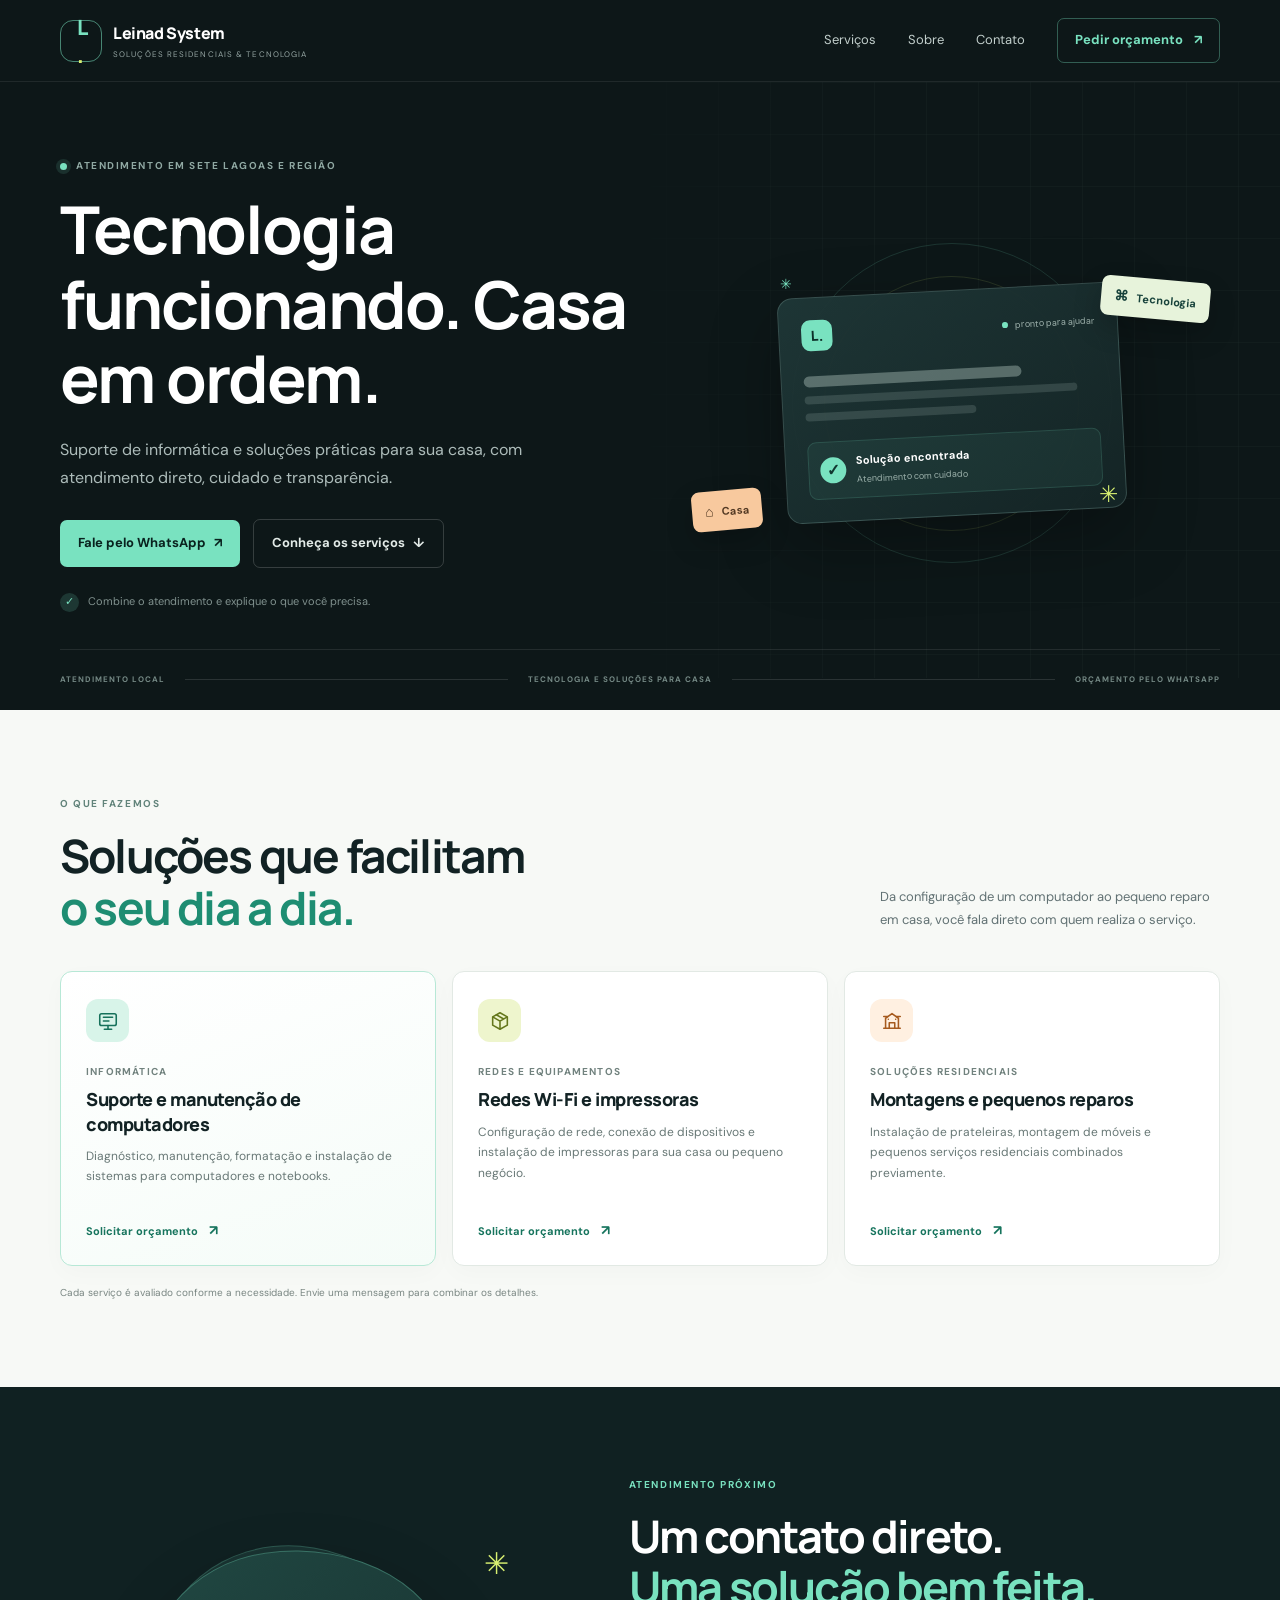
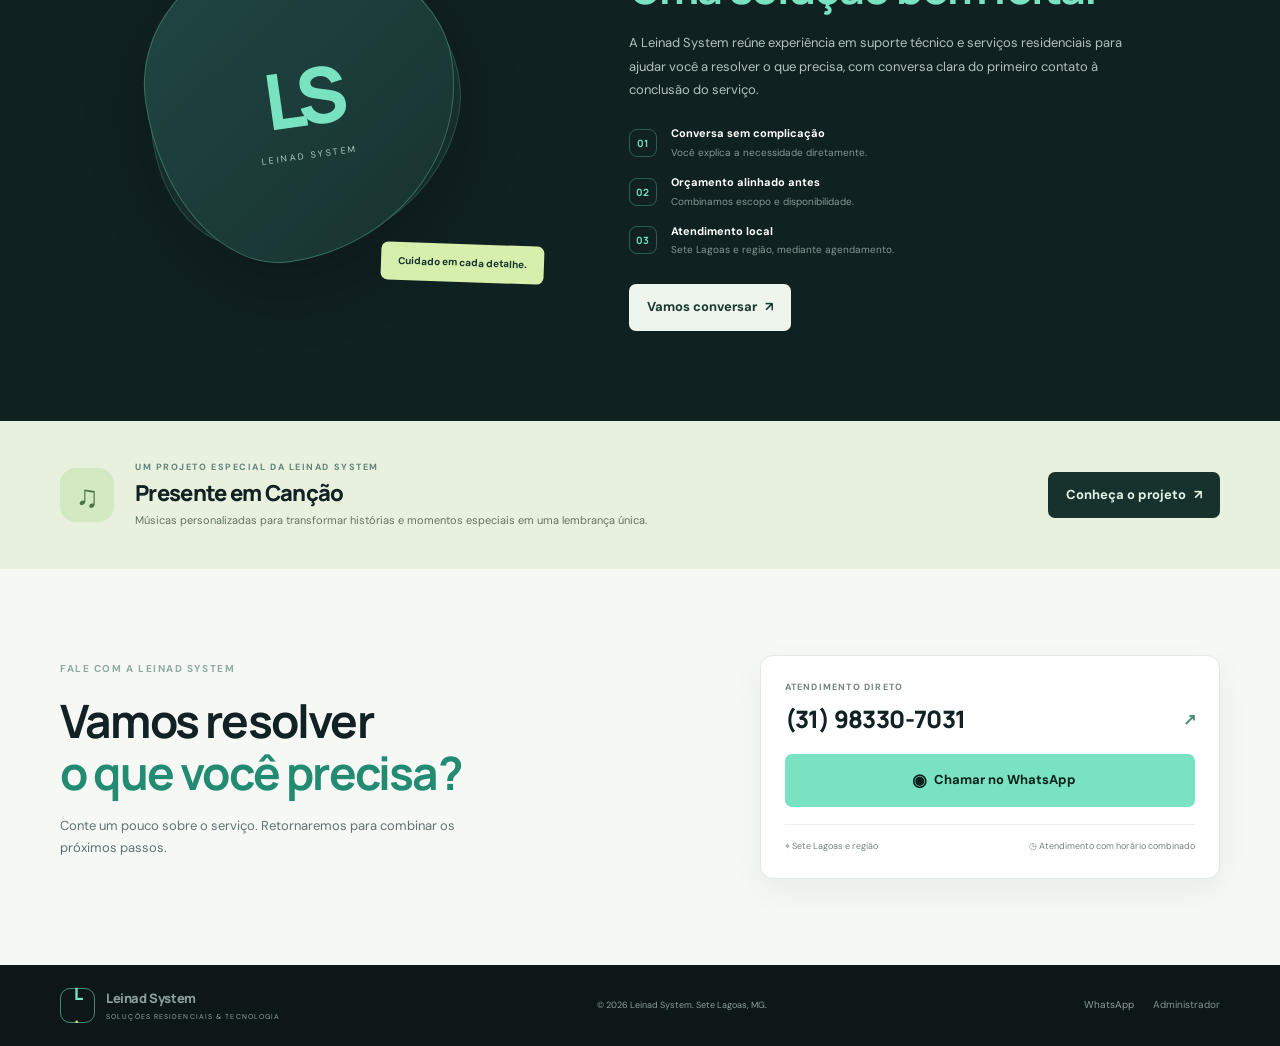
==== index.html @ 729a5487 "Publicar site institucional da Leinad System Adiciona página responsiva, conteúdo editável e painel " ====
<!doctype html>
<html lang="pt-BR">
<head>
  <meta charset="utf-8">
  <meta name="viewport" content="width=device-width, initial-scale=1">
  <meta name="theme-color" content="#0d1718">
  <meta name="description" content="Soluções residenciais e tecnológicas em Sete Lagoas e região. Suporte de informática, redes, impressoras e pequenos reparos.">
  <meta property="og:type" content="website">
  <meta property="og:title" content="Leinad System | Soluções residenciais e tecnológicas">
  <meta property="og:description" content="Tecnologia funcionando. Casa em ordem. Atendimento em Sete Lagoas e região.">
  <title>Leinad System | Soluções residenciais e tecnológicas</title>
  <link rel="preconnect" href="https://fonts.googleapis.com">
  <link rel="preconnect" href="https://fonts.gstatic.com" crossorigin>
  <link href="https://fonts.googleapis.com/css2?family=DM+Sans:wght@400;500;600;700&family=Manrope:wght@400;500;600;700;800&display=swap" rel="stylesheet">
  <link rel="stylesheet" href="styles.css">
  <script type="application/ld+json" id="business-schema">{"@context":"https://schema.org","@type":"LocalBusiness","name":"Leinad System","description":"Soluções residenciais e tecnológicas em Sete Lagoas e região.","telephone":"+55-31-98330-7031","areaServed":"Sete Lagoas e região","url":""}</script>
  <script src="script.js" defer></script>
</head>
<body>
  <a class="skip-link" href="#conteudo">Pular para o conteúdo</a>
  <header class="site-header">
    <div class="container header-inner">
      <a class="brand" href="#inicio" aria-label="Leinad System, início">
        <span class="brand-mark" aria-hidden="true">L<span>.</span></span>
        <span class="brand-copy"><strong data-content="brand">Leinad System</strong><small>SOLUÇÕES RESIDENCIAIS &amp; TECNOLOGIA</small></span>
      </a>
      <button class="menu-toggle" type="button" aria-expanded="false" aria-controls="main-nav" aria-label="Abrir menu"><span></span><span></span></button>
      <nav class="main-nav" id="main-nav" aria-label="Navegação principal">
        <a href="#servicos">Serviços</a>
        <a href="#sobre">Sobre</a>
        <a href="#contato">Contato</a>
        <a class="nav-cta" href="https://wa.me/5531983307031" data-link="whatsapp" target="_blank" rel="noopener">Pedir orçamento <span aria-hidden="true">↗</span></a>
      </nav>
    </div>
  </header>

  <main id="conteudo">
    <section class="hero" id="inicio">
      <div class="hero-grid" aria-hidden="true"></div>
      <div class="container hero-inner">
        <div class="hero-copy">
          <p class="eyebrow"><span class="status-dot"></span><span data-content="eyebrow">Atendimento em Sete Lagoas e região</span></p>
          <h1 data-content="heroTitle">Tecnologia funcionando.<br><em>Casa em ordem.</em></h1>
          <p class="hero-description" data-content="heroDescription">Suporte de informática e soluções práticas para sua casa, com atendimento direto, cuidado e transparência.</p>
          <div class="hero-actions">
            <a class="button button-primary" href="https://wa.me/5531983307031" data-link="whatsapp" target="_blank" rel="noopener">Fale pelo WhatsApp <span aria-hidden="true">↗</span></a>
            <a class="button button-quiet" href="#servicos">Conheça os serviços <span aria-hidden="true">↓</span></a>
          </div>
          <div class="hero-note"><span class="note-icon" aria-hidden="true">✓</span><span data-content="heroNote">Combine o atendimento e explique o que você precisa.</span></div>
        </div>
        <div class="hero-visual" aria-label="Ilustração abstrata de tecnologia e ferramentas">
          <div class="visual-orbit orbit-one"></div><div class="visual-orbit orbit-two"></div>
          <div class="visual-card card-main"><div class="card-top"><span class="mini-brand">L.</span><span class="online"><i></i> pronto para ajudar</span></div><div class="visual-lines"><b></b><b></b><b></b></div><div class="visual-status"><span class="status-check">✓</span><span><strong>Solução encontrada</strong><small>Atendimento com cuidado</small></span></div></div>
          <div class="float-tag tag-tech"><span aria-hidden="true">⌘</span> Tecnologia</div>
          <div class="float-tag tag-home"><span aria-hidden="true">⌂</span> Casa</div>
          <div class="spark spark-a">✳</div><div class="spark spark-b">✳</div>
        </div>
      </div>
      <div class="container trust-row"><span>ATENDIMENTO LOCAL</span><span class="trust-line"></span><span>TECNOLOGIA E SOLUÇÕES PARA CASA</span><span class="trust-line"></span><span>ORÇAMENTO PELO WHATSAPP</span></div>
    </section>

    <section class="services section" id="servicos">
      <div class="container">
        <div class="section-heading">
          <div><p class="eyebrow eyebrow-dark">O que fazemos</p><h2>Soluções que facilitam<br><em>o seu dia a dia.</em></h2></div>
          <p class="section-intro" data-content="servicesIntro">Da configuração de um computador ao pequeno reparo em casa, você fala direto com quem realiza o serviço.</p>
        </div>
        <div class="service-grid">
          <article class="service-card service-card-featured">
            <div class="service-icon icon-teal" aria-hidden="true"><svg viewBox="0 0 24 24"><rect x="3" y="4" width="18" height="13" rx="2"/><path d="M8 21h8M12 17v4M7 8h10M7 12h6"/></svg></div>
            <p class="service-kicker" data-content="service1Category">Informática</p><h3 data-content="service1Title">Suporte e manutenção de computadores</h3><p data-content="service1Description">Diagnóstico, manutenção, formatação e instalação de sistemas para computadores e notebooks.</p>
            <a class="text-link" href="https://wa.me/5531983307031?text=Ol%C3%A1%2C%20quero%20um%20or%C3%A7amento%20para%20suporte%20de%20inform%C3%A1tica." data-link="service1Whatsapp" target="_blank" rel="noopener">Solicitar orçamento <span>↗</span></a>
          </article>
          <article class="service-card">
            <div class="service-icon icon-lime" aria-hidden="true"><svg viewBox="0 0 24 24"><path d="M4 7.5 12 3l8 4.5v9L12 21l-8-4.5z"/><path d="m4.5 7.8 7.5 4.3 7.5-4.3M12 12v8.5M8 5.2l8 4.6"/></svg></div>
            <p class="service-kicker" data-content="service2Category">Redes e equipamentos</p><h3 data-content="service2Title">Redes Wi-Fi e impressoras</h3><p data-content="service2Description">Configuração de rede, conexão de dispositivos e instalação de impressoras para sua casa ou pequeno negócio.</p>
            <a class="text-link" href="https://wa.me/5531983307031?text=Ol%C3%A1%2C%20preciso%20de%20ajuda%20com%20rede%20ou%20impressora." data-link="service2Whatsapp" target="_blank" rel="noopener">Solicitar orçamento <span>↗</span></a>
          </article>
          <article class="service-card">
            <div class="service-icon icon-orange" aria-hidden="true"><svg viewBox="0 0 24 24"><path d="M3 20h18M5 20V9l7-5 7 5v11M9 20v-6h6v6M8 10h.01M16 10h.01"/><path d="M3 7h4M17 7h4"/></svg></div>
            <p class="service-kicker" data-content="service3Category">Soluções residenciais</p><h3 data-content="service3Title">Montagens e pequenos reparos</h3><p data-content="service3Description">Instalação de prateleiras, montagem de móveis e pequenos serviços residenciais combinados previamente.</p>
            <a class="text-link" href="https://wa.me/5531983307031?text=Ol%C3%A1%2C%20quero%20consultar%20um%20servi%C3%A7o%20residencial." data-link="service3Whatsapp" target="_blank" rel="noopener">Solicitar orçamento <span>↗</span></a>
          </article>
        </div>
        <p class="service-footnote">Cada serviço é avaliado conforme a necessidade. Envie uma mensagem para combinar os detalhes.</p>
      </div>
    </section>

    <section class="about section" id="sobre">
      <div class="container about-grid">
        <div class="about-art" aria-hidden="true"><div class="about-shape shape-back"></div><div class="about-shape shape-front"><span>LS</span><small>LEINAD SYSTEM</small></div><span class="about-spark">✳</span><div class="about-caption">Cuidado em cada detalhe.</div></div>
        <div class="about-copy"><p class="eyebrow">Atendimento próximo</p><h2>Um contato direto.<br><em>Uma solução bem feita.</em></h2><p data-content="aboutText">A Leinad System reúne experiência em suporte técnico e serviços residenciais para ajudar você a resolver o que precisa, com conversa clara do primeiro contato à conclusão do serviço.</p><div class="about-points"><div><span>01</span><p><strong>Conversa sem complicação</strong><small>Você explica a necessidade diretamente.</small></p></div><div><span>02</span><p><strong>Orçamento alinhado antes</strong><small>Combinamos escopo e disponibilidade.</small></p></div><div><span>03</span><p><strong>Atendimento local</strong><small>Sete Lagoas e região, mediante agendamento.</small></p></div></div><a class="button button-light" href="https://wa.me/5531983307031" data-link="whatsapp" target="_blank" rel="noopener">Vamos conversar <span>↗</span></a></div>
      </div>
    </section>

    <section class="music-callout section" id="presente-em-cancao">
      <div class="container music-inner"><div class="music-symbol" aria-hidden="true">♫</div><div><p class="eyebrow eyebrow-dark">Um projeto especial da Leinad System</p><h2 data-content="musicTitle">Presente em Canção</h2><p data-content="musicDescription">Músicas personalizadas para transformar histórias e momentos especiais em uma lembrança única.</p></div><a class="button button-dark" href="https://danielsantiago2.github.io/musica-personalizada/" data-link="musicSite" target="_blank" rel="noopener">Conheça o projeto <span>↗</span></a></div>
    </section>

    <section class="contact section" id="contato">
      <div class="container contact-inner"><div><p class="eyebrow">Fale com a Leinad System</p><h2>Vamos resolver<br><em>o que você precisa?</em></h2><p class="contact-copy" data-content="contactText">Conte um pouco sobre o serviço. Retornaremos para combinar os próximos passos.</p></div><div class="contact-card"><p class="contact-label">Atendimento direto</p><a class="contact-phone" href="tel:+5531983307031" data-link="phone"><span data-content="phoneDisplay">(31) 98330-7031</span><span aria-hidden="true">↗</span></a><a class="button button-primary contact-button" href="https://wa.me/5531983307031" data-link="whatsapp" target="_blank" rel="noopener"><span class="whatsapp-mark" aria-hidden="true">◉</span> Chamar no WhatsApp</a><div class="contact-meta"><span>⌖ <span data-content="serviceArea">Sete Lagoas e região</span></span><span>◷ <span data-content="availability">Atendimento com horário combinado</span></span></div></div></div>
    </section>
  </main>
  <footer class="site-footer"><div class="container footer-inner"><a class="brand footer-brand" href="#inicio"><span class="brand-mark" aria-hidden="true">L<span>.</span></span><span class="brand-copy"><strong data-content="brand">Leinad System</strong><small>SOLUÇÕES RESIDENCIAIS &amp; TECNOLOGIA</small></span></a><p>© <span id="year"></span> Leinad System. Sete Lagoas, MG.</p><div class="footer-links"><a href="https://wa.me/5531983307031" data-link="whatsapp" target="_blank" rel="noopener">WhatsApp</a><a href="admin.html">Administrador</a></div></div></footer>
</body>
</html>
---- styles.css ----
:root{--ink:#122224;--ink-soft:#294043;--muted:#617173;--paper:#f6f8f5;--white:#fff;--deep:#0d1718;--teal:#79e2c0;--teal-dark:#13594b;--lime:#d8f071;--orange:#ffbd81;--line:#e2e9e4;--font-head:"Manrope",Arial,sans-serif;--font-body:"DM Sans",Arial,sans-serif}*{box-sizing:border-box}html{scroll-behavior:smooth}body{margin:0;color:var(--ink);font:16px/1.6 var(--font-body);background:var(--paper)}a{color:inherit;text-decoration:none}button{font:inherit}.container{width:min(1160px,calc(100% - 48px));margin-inline:auto}.skip-link{position:absolute;left:-9999px;top:12px;z-index:20;padding:10px 16px;background:#fff}.skip-link:focus{left:12px}.site-header{height:82px;background:var(--deep);color:#fff;position:relative;z-index:5;border-bottom:1px solid rgba(255,255,255,.08)}.header-inner,.brand,.main-nav,.hero-actions,.trust-row,.footer-inner,.footer-links{display:flex;align-items:center}.header-inner{height:100%;justify-content:space-between}.brand{gap:11px}.brand-mark{width:42px;height:42px;display:grid;place-content:center;border:1px solid rgba(121,226,192,.55);border-radius:13px;color:var(--teal);font:800 21px var(--font-head);letter-spacing:-2px}.brand-mark span{color:var(--lime)}.brand-copy{display:flex;flex-direction:column;line-height:1.15}.brand-copy strong{font:800 16px var(--font-head);letter-spacing:-.4px}.brand-copy small{font-size:8px;letter-spacing:1.1px;color:#94a4a2;margin-top:6px}.main-nav{gap:32px;font-size:13px;color:#c2cfcc}.main-nav a:not(.nav-cta):hover,.footer-links a:hover{color:var(--teal)}.nav-cta{padding:11px 17px;border:1px solid rgba(121,226,192,.35);border-radius:7px;color:var(--teal);font-weight:700}.nav-cta span,.button span,.text-link span{margin-left:8px}.menu-toggle{display:none}.hero{background:var(--deep);color:#fff;position:relative;overflow:hidden;padding:76px 0 0}.hero-grid{position:absolute;inset:0 0 32px 48%;opacity:.16;background-image:linear-gradient(rgba(166,208,195,.2) 1px,transparent 1px),linear-gradient(90deg,rgba(166,208,195,.2) 1px,transparent 1px);background-size:52px 52px;mask-image:linear-gradient(90deg,transparent,#000 35%,#000)}.hero-inner{min-height:405px;display:grid;grid-template-columns:1.05fr .95fr;align-items:center;gap:30px;position:relative}.hero-copy{padding-bottom:37px}.eyebrow{text-transform:uppercase;letter-spacing:1.55px;font-size:10px;font-weight:700;color:#90a9a3;margin:0 0 18px;display:flex;align-items:center;gap:9px}.status-dot{width:7px;height:7px;background:var(--teal);border-radius:50%;box-shadow:0 0 0 4px rgba(121,226,192,.12)}h1,h2,h3,p{margin-top:0}h1,h2{font-family:var(--font-head);letter-spacing:-1.8px;line-height:1.13}h1{max-width:620px;font-size:clamp(42px,5.2vw,66px);margin-bottom:20px}h1 em,h2 em{font-style:normal;color:var(--teal)}.hero-description{max-width:485px;color:#adbcba;font-size:16px;line-height:1.75;margin-bottom:27px}.hero-actions{gap:13px;flex-wrap:wrap}.button{display:inline-flex;align-items:center;justify-content:center;border-radius:7px;padding:13px 18px;font-weight:700;font-size:13px;transition:transform .18s,background .18s}.button:hover,.nav-cta:hover{transform:translateY(-2px)}.button-primary{background:var(--teal);color:#09221e}.button-primary:hover{background:#9cf0d3}.button-quiet{color:#e2eae7;border:1px solid rgba(255,255,255,.17)}.button-quiet:hover{background:rgba(255,255,255,.06)}.hero-note{margin-top:25px;color:#80918e;font-size:11px;display:flex;align-items:center;gap:9px}.note-icon{display:grid;place-items:center;width:19px;height:19px;border-radius:50%;background:rgba(121,226,192,.16);color:var(--teal);font-size:11px}.hero-visual{height:350px;position:relative;display:grid;place-items:center}.visual-orbit{position:absolute;border:1px solid rgba(121,226,192,.15);border-radius:50%;width:320px;height:320px}.orbit-two{width:255px;height:255px;border-color:rgba(216,240,113,.13)}.card-main{position:relative;width:min(340px,80%);min-height:215px;padding:22px;border:1px solid rgba(164,206,195,.22);border-radius:15px;background:linear-gradient(145deg,rgba(31,55,55,.95),rgba(21,37,38,.95));box-shadow:0 25px 70px rgba(0,0,0,.3);transform:rotate(-3deg)}.card-top{display:flex;justify-content:space-between;align-items:center}.mini-brand{width:31px;height:31px;display:grid;place-items:center;background:var(--teal);border-radius:9px;color:#0d3029;font:800 14px var(--font-head)}.online{font-size:9px;color:#9fb2ad}.online i{display:inline-block;width:6px;height:6px;border-radius:50%;background:var(--teal);margin-right:5px}.visual-lines{margin:25px 0 21px}.visual-lines b{display:block;height:8px;background:rgba(205,225,217,.15);border-radius:8px;margin-bottom:9px}.visual-lines b:first-child{width:74%;height:11px;background:rgba(205,225,217,.35)}.visual-lines b:nth-child(2){width:93%}.visual-lines b:nth-child(3){width:58%}.visual-status{display:flex;align-items:center;gap:10px;padding:11px;border:1px solid rgba(121,226,192,.15);background:rgba(121,226,192,.06);border-radius:9px}.status-check{display:grid;place-items:center;width:26px;height:26px;border-radius:50%;background:var(--teal);color:#10372f;font-weight:800}.visual-status strong,.visual-status small{display:block}.visual-status strong{font-size:11px}.visual-status small{font-size:9px;color:#9cb1ab;margin-top:2px}.float-tag{position:absolute;padding:9px 13px;border-radius:8px;background:#e7f3db;color:#17423b;font-size:11px;font-weight:700;box-shadow:0 12px 28px rgba(0,0,0,.2)}.float-tag span{font-size:14px;margin-right:5px}.tag-tech{top:51px;right:10px;transform:rotate(5deg)}.tag-home{bottom:48px;left:9px;background:#f8c99e;color:#543a24;transform:rotate(-5deg)}.spark{position:absolute;color:var(--lime)}.spark-a{right:19%;bottom:65px;font-size:23px}.spark-b{left:18%;top:45px;color:var(--teal);font-size:14px}.trust-row{min-height:61px;position:relative;color:#758985;font-weight:700;letter-spacing:1px;font-size:8px;gap:20px;border-top:1px solid rgba(255,255,255,.09)}.trust-line{height:1px;flex:1;background:rgba(255,255,255,.12)}.section{padding:86px 0}.services{background:#f7f9f6}.section-heading{display:flex;justify-content:space-between;align-items:end;margin-bottom:38px;gap:35px}.eyebrow-dark{color:#61837a}.section-heading h2,.about-copy h2,.contact h2{font-size:clamp(32px,4vw,46px);margin-bottom:0}.section-heading h2 em{color:#1e8d72}.section-intro{max-width:340px;color:var(--muted);font-size:13px;line-height:1.75;margin:0 0 2px}.service-grid{display:grid;grid-template-columns:repeat(3,1fr);gap:16px}.service-card{background:#fff;border:1px solid var(--line);border-radius:12px;padding:27px 25px 24px;min-height:295px;display:flex;flex-direction:column;box-shadow:0 7px 24px rgba(27,59,46,.025);transition:transform .2s,box-shadow .2s}.service-card:hover{transform:translateY(-4px);box-shadow:0 18px 35px rgba(27,59,46,.09)}.service-card-featured{border-color:#b7e8d6;background:linear-gradient(160deg,#fff,#f5fcf8)}.service-icon{width:43px;height:43px;border-radius:12px;display:grid;place-items:center;margin-bottom:22px}.service-icon svg{width:22px;height:22px;fill:none;stroke:currentColor;stroke-width:1.7;stroke-linecap:round;stroke-linejoin:round}.icon-teal{background:#d8f4e9;color:#16715b}.icon-lime{background:#eef5cd;color:#64771b}.icon-orange{background:#fff0e1;color:#a65a1e}.service-kicker{font-size:10px;text-transform:uppercase;letter-spacing:1.2px;color:#71827e;font-weight:700;margin-bottom:7px}.service-card h3{font:800 18px/1.35 var(--font-head);letter-spacing:-.5px;margin-bottom:10px}.service-card>p:not(.service-kicker){font-size:12px;color:#687876;line-height:1.7;margin-bottom:18px}.text-link{font-size:11px;color:#16745d;font-weight:700;margin-top:auto}.text-link span{font-size:14px}.service-footnote{font-size:10px;color:#798682;margin:19px 0 0}.about{background:#102122;color:#fff;padding:90px 0}.about-grid{display:grid;grid-template-columns:.9fr 1.1fr;align-items:center;gap:85px}.about-art{height:385px;position:relative;display:grid;place-items:center}.about-shape{position:absolute;border-radius:45% 55% 61% 39% / 42% 43% 57% 58%;width:310px;height:310px}.shape-back{background:rgba(121,226,192,.1);transform:rotate(15deg);border:1px solid rgba(121,226,192,.21)}.shape-front{background:linear-gradient(145deg,#204742,#183230);border:1px solid rgba(121,226,192,.3);transform:rotate(-8deg);display:flex;flex-direction:column;justify-content:center;align-items:center;box-shadow:0 25px 65px rgba(0,0,0,.23)}.shape-front span{font:800 77px var(--font-head);letter-spacing:-10px;color:var(--teal)}.shape-front small{font-size:9px;letter-spacing:2.5px;color:#afc8bf}.about-spark{position:absolute;top:28px;right:35px;color:var(--lime);font-size:30px}.about-caption{position:absolute;bottom:15px;right:0;background:#d7efac;color:#17332e;border-radius:7px;padding:11px 17px;font-size:10px;font-weight:700;transform:rotate(2deg)}.about-copy .eyebrow{color:var(--teal)}.about-copy h2{font-size:clamp(32px,4vw,45px);margin-bottom:18px}.about-copy>p:not(.eyebrow){max-width:520px;color:#b3c2be;font-size:13px;line-height:1.8;margin-bottom:24px}.about-points{display:grid;gap:13px;margin-bottom:26px}.about-points>div{display:flex;gap:14px;align-items:center}.about-points>div>span{font:700 10px var(--font-head);color:var(--teal);border:1px solid rgba(121,226,192,.3);width:28px;height:28px;border-radius:8px;display:grid;place-items:center}.about-points p{margin:0}.about-points strong,.about-points small{display:block}.about-points strong{font-size:11px}.about-points small{font-size:10px;color:#849894;margin-top:2px}.button-light{background:#eef5ed;color:#183731}.button-light:hover{background:#fff}.music-callout{padding:39px 0;background:#e7f1dd}.music-inner{display:grid;grid-template-columns:auto 1fr auto;align-items:center;gap:21px}.music-symbol{width:54px;height:54px;border-radius:16px;background:#d2e9c1;color:#477244;display:grid;place-items:center;font:700 31px var(--font-head)}.music-inner .eyebrow{margin-bottom:4px;font-size:9px}.music-inner h2{font:800 22px var(--font-head);letter-spacing:-.7px;margin:0 0 4px}.music-inner p:not(.eyebrow){font-size:11px;color:#667364;margin:0}.button-dark{background:#17322d;color:#e4f2e4;white-space:nowrap}.button-dark:hover{background:#21483f}.contact{background:#f5f8f4}.contact-inner{display:grid;grid-template-columns:1fr .72fr;align-items:center;gap:60px}.contact h2{margin-bottom:16px}.contact h2 em{color:#228b72}.contact-copy{max-width:400px;font-size:13px;color:var(--muted);line-height:1.75}.contact-card{padding:24px;border:1px solid var(--line);background:#fff;border-radius:13px;box-shadow:0 12px 32px rgba(26,60,48,.055)}.contact-label{margin:0 0 8px;text-transform:uppercase;letter-spacing:1.2px;font-size:9px;color:#74837f;font-weight:700}.contact-phone{display:flex;justify-content:space-between;align-items:center;font:800 24px var(--font-head);letter-spacing:-.6px;margin-bottom:19px}.contact-phone span:last-child{font-size:16px;color:#4b8f78}.contact-button{width:100%}.whatsapp-mark{font-size:17px;margin-right:7px}.contact-meta{display:flex;justify-content:space-between;gap:10px;margin-top:17px;padding-top:14px;border-top:1px solid #edf0ec;color:#75827e;font-size:9px}.site-footer{background:#0d1718;color:#8b9d99;padding:23px 0}.footer-inner{justify-content:space-between;gap:18px}.footer-brand .brand-mark{width:35px;height:35px;border-radius:10px;font-size:17px}.footer-brand .brand-copy strong{font-size:13px}.footer-brand .brand-copy small{font-size:7px}.footer-inner>p{font-size:9px;margin:0}.footer-links{gap:19px;font-size:10px}.footer-links a:last-child{color:#82928f}.admin-page{min-height:100vh;background:radial-gradient(ellipse at top right,#1c3c37,#101b1d 48%,#0c1416);color:#fff}.admin-wrap{width:min(820px,calc(100% - 40px));margin:auto;padding:68px 0}.admin-card{padding:35px;border:1px solid rgba(156,208,190,.2);border-radius:16px;background:rgba(255,255,255,.045);box-shadow:0 24px 65px rgba(0,0,0,.2)}.admin-card h1{font-size:clamp(32px,5vw,46px);margin-bottom:12px}.admin-card>p{color:#aabbb6;font-size:14px;line-height:1.8}.admin-steps{margin:24px 0;padding:0;list-style:none;display:grid;gap:12px;counter-reset:step}.admin-steps li{counter-increment:step;display:flex;gap:12px;color:#dce5e1;font-size:13px}.admin-steps li:before{content:counter(step,decimal-leading-zero);color:var(--teal);font:700 11px var(--font-head);padding-top:2px}.admin-note{padding:14px 16px;border-radius:9px;background:rgba(216,240,113,.09);border:1px solid rgba(216,240,113,.2);color:#dbe6c5;font-size:11px;line-height:1.7;margin:23px 0}.admin-actions{display:flex;gap:11px;flex-wrap:wrap;margin-top:22px}.admin-back{display:inline-block;margin-top:24px;color:#a2b8b0;font-size:12px}.admin-back:hover{color:var(--teal)}.admin-brand{margin-bottom:28px}.admin-brand .brand-copy small{color:#91a49e}.admin-footer{color:#81918e;font-size:10px;margin-top:25px}@media(max-width:850px){.main-nav{gap:18px}.hero-inner{grid-template-columns:1fr .8fr}.hero-visual{transform:scale(.88)}.about-grid{gap:45px}.contact-inner{gap:32px}}@media(max-width:680px){.container{width:min(100% - 36px,520px)}.site-header{height:70px}.brand-mark{width:37px;height:37px}.brand-copy strong{font-size:14px}.brand-copy small{font-size:7px}.menu-toggle{display:grid;gap:5px;place-content:center;width:40px;height:40px;border:1px solid rgba(255,255,255,.18);border-radius:8px;background:transparent}.menu-toggle span{width:17px;height:1.5px;background:#d8e5e1;display:block}.main-nav{display:none;position:absolute;top:69px;left:0;right:0;background:#132021;padding:15px 18px 20px;align-items:stretch;flex-direction:column;gap:0;border-top:1px solid rgba(255,255,255,.08)}.main-nav.is-open{display:flex}.main-nav a{padding:12px 4px}.main-nav .nav-cta{margin-top:7px;text-align:center}.hero{padding-top:43px}.hero-inner{display:block;min-height:0}.hero-copy{padding-bottom:10px}.hero h1{font-size:clamp(39px,12vw,54px);letter-spacing:-1.5px}.hero-description{font-size:14px}.hero-visual{height:268px;transform:none;margin-top:8px}.visual-orbit{width:245px;height:245px}.orbit-two{width:195px;height:195px}.card-main{min-height:184px;padding:16px;width:min(310px,86%)}.visual-lines{margin:16px 0 14px}.tag-tech{top:22px;right:0}.tag-home{bottom:28px;left:0}.trust-row{gap:9px;font-size:6px;letter-spacing:.5px;min-height:51px}.section{padding:62px 0}.section-heading{display:block;margin-bottom:26px}.section-heading h2,.about-copy h2,.contact h2{font-size:34px}.section-intro{margin-top:16px}.service-grid{grid-template-columns:1fr;gap:12px}.service-card{min-height:0;padding:22px}.service-card h3{font-size:17px}.service-icon{margin-bottom:15px}.service-card .text-link{margin-top:7px}.about{padding:62px 0}.about-grid{display:flex;flex-direction:column;gap:22px}.about-art{height:275px;width:100%}.about-shape{width:230px;height:230px}.shape-front span{font-size:60px}.about-caption{right:3%;bottom:2px}.about-copy{width:100%}.music-callout{padding:28px 0}.music-inner{grid-template-columns:auto 1fr;gap:14px}.music-symbol{width:45px;height:45px}.music-inner h2{font-size:19px}.music-inner p:not(.eyebrow){line-height:1.5}.music-inner .button{grid-column:1/-1;width:100%;margin-top:3px}.contact-inner{grid-template-columns:1fr;gap:22px}.contact-card{padding:20px}.contact-meta{font-size:8px}.footer-inner{flex-wrap:wrap}.footer-inner>p{order:3;width:100%;padding-top:8px;border-top:1px solid rgba(255,255,255,.08)}.footer-links{gap:12px}.admin-wrap{padding:35px 0}.admin-card{padding:24px 20px}.admin-card h1{font-size:35px}}@media(prefers-reduced-motion:reduce){html{scroll-behavior:auto}*,*:before,*:after{transition:none!important}}
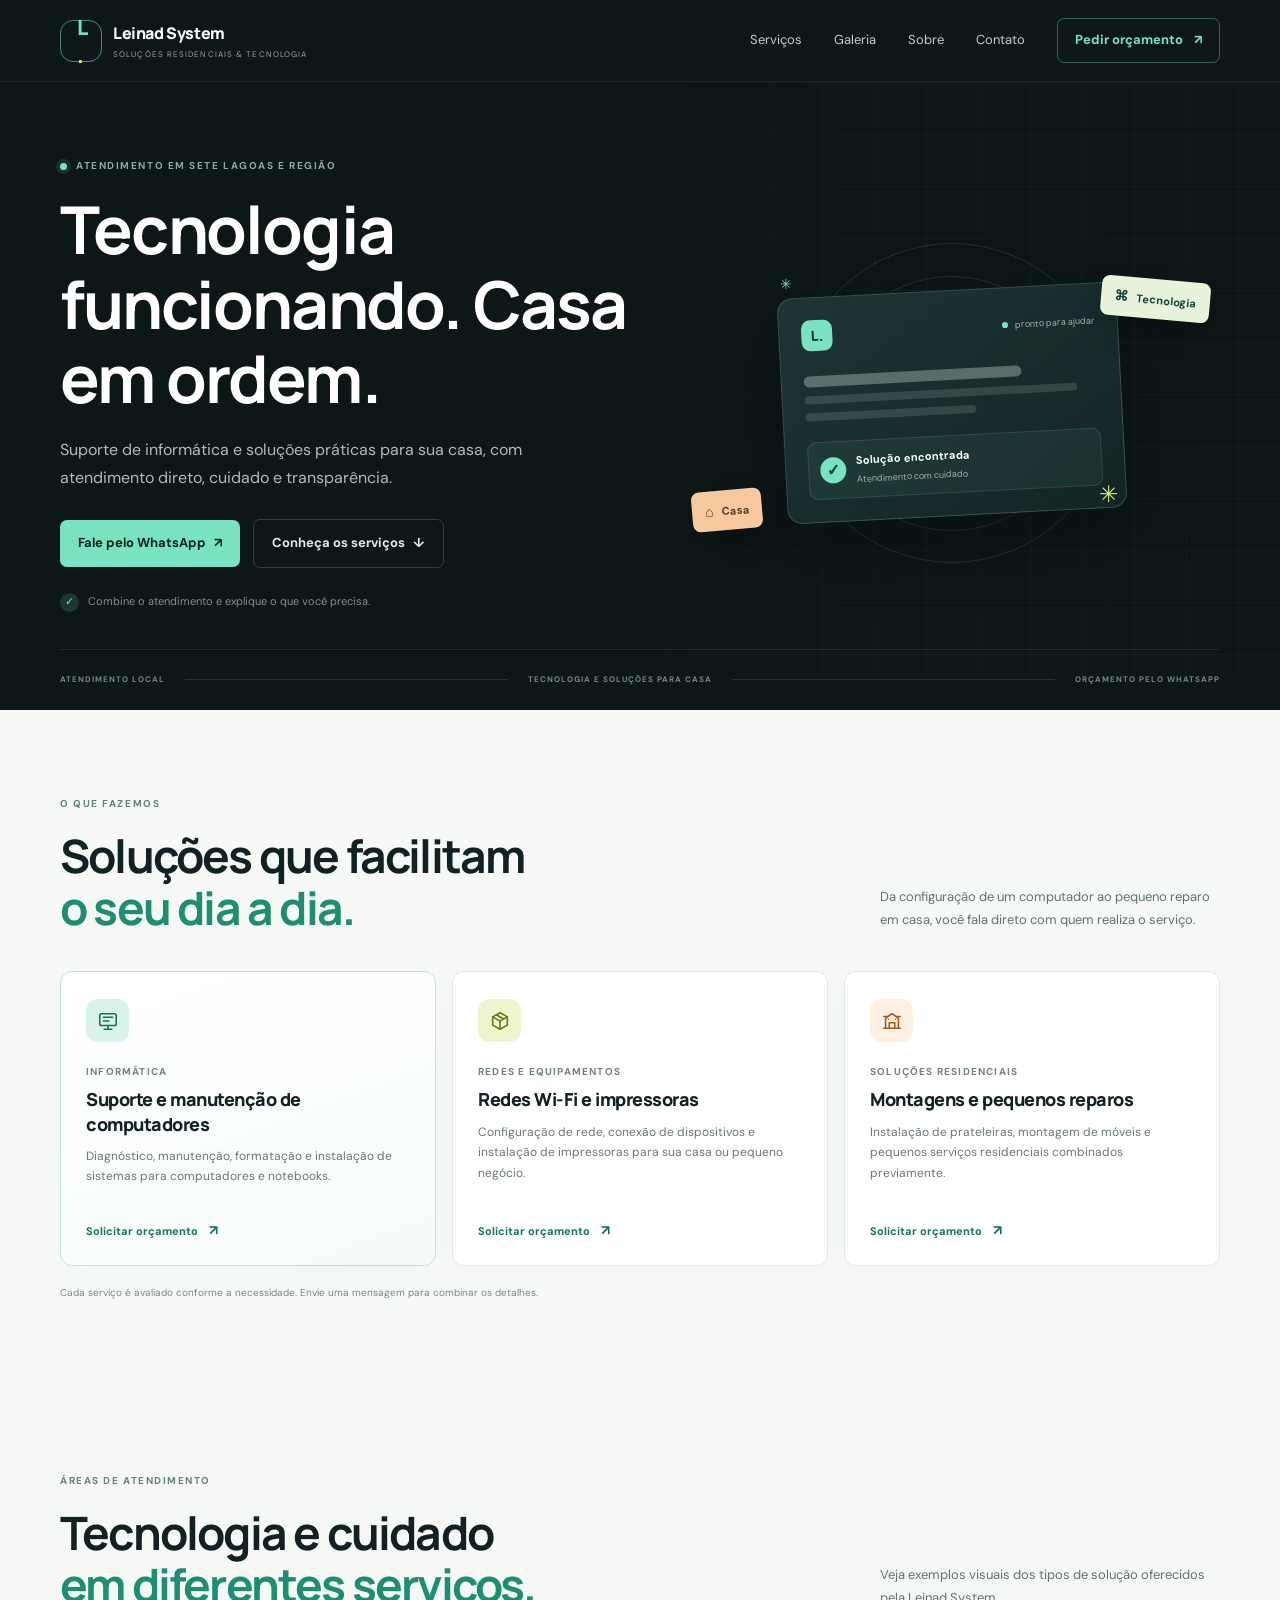
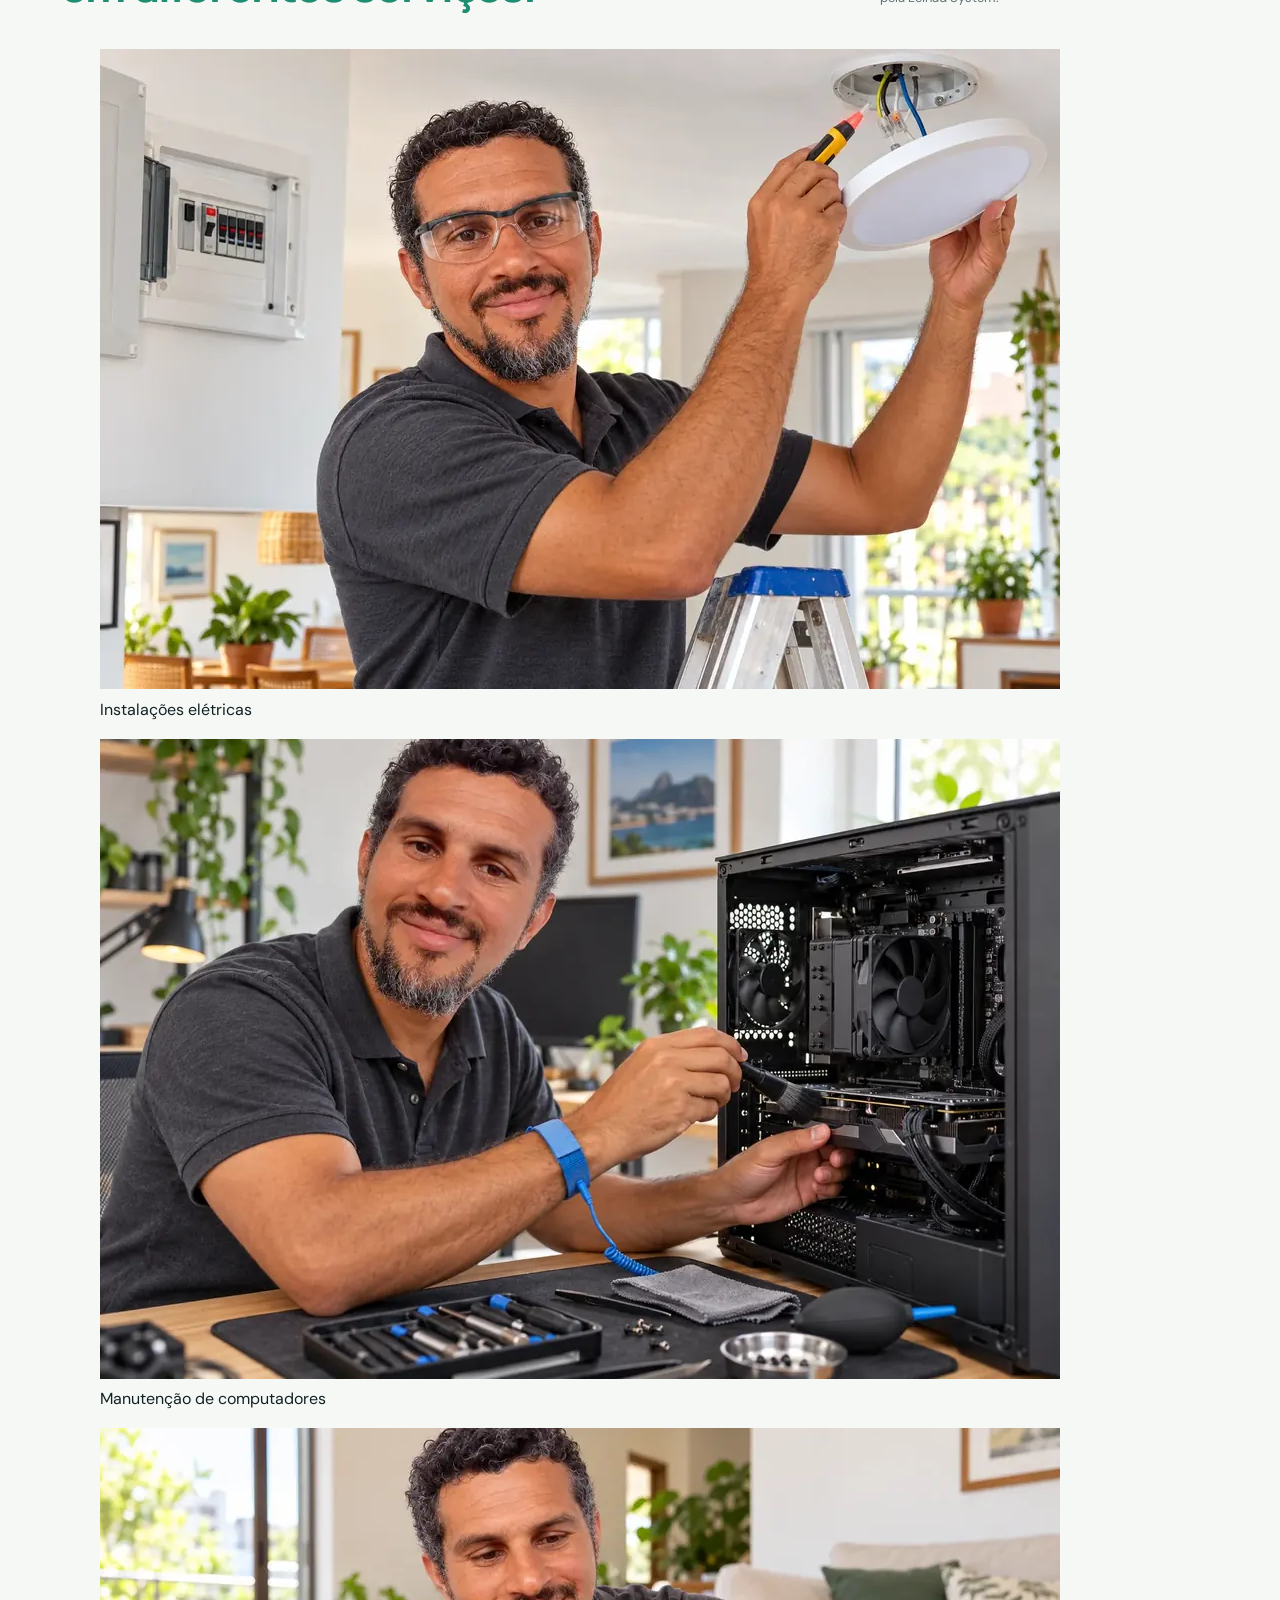
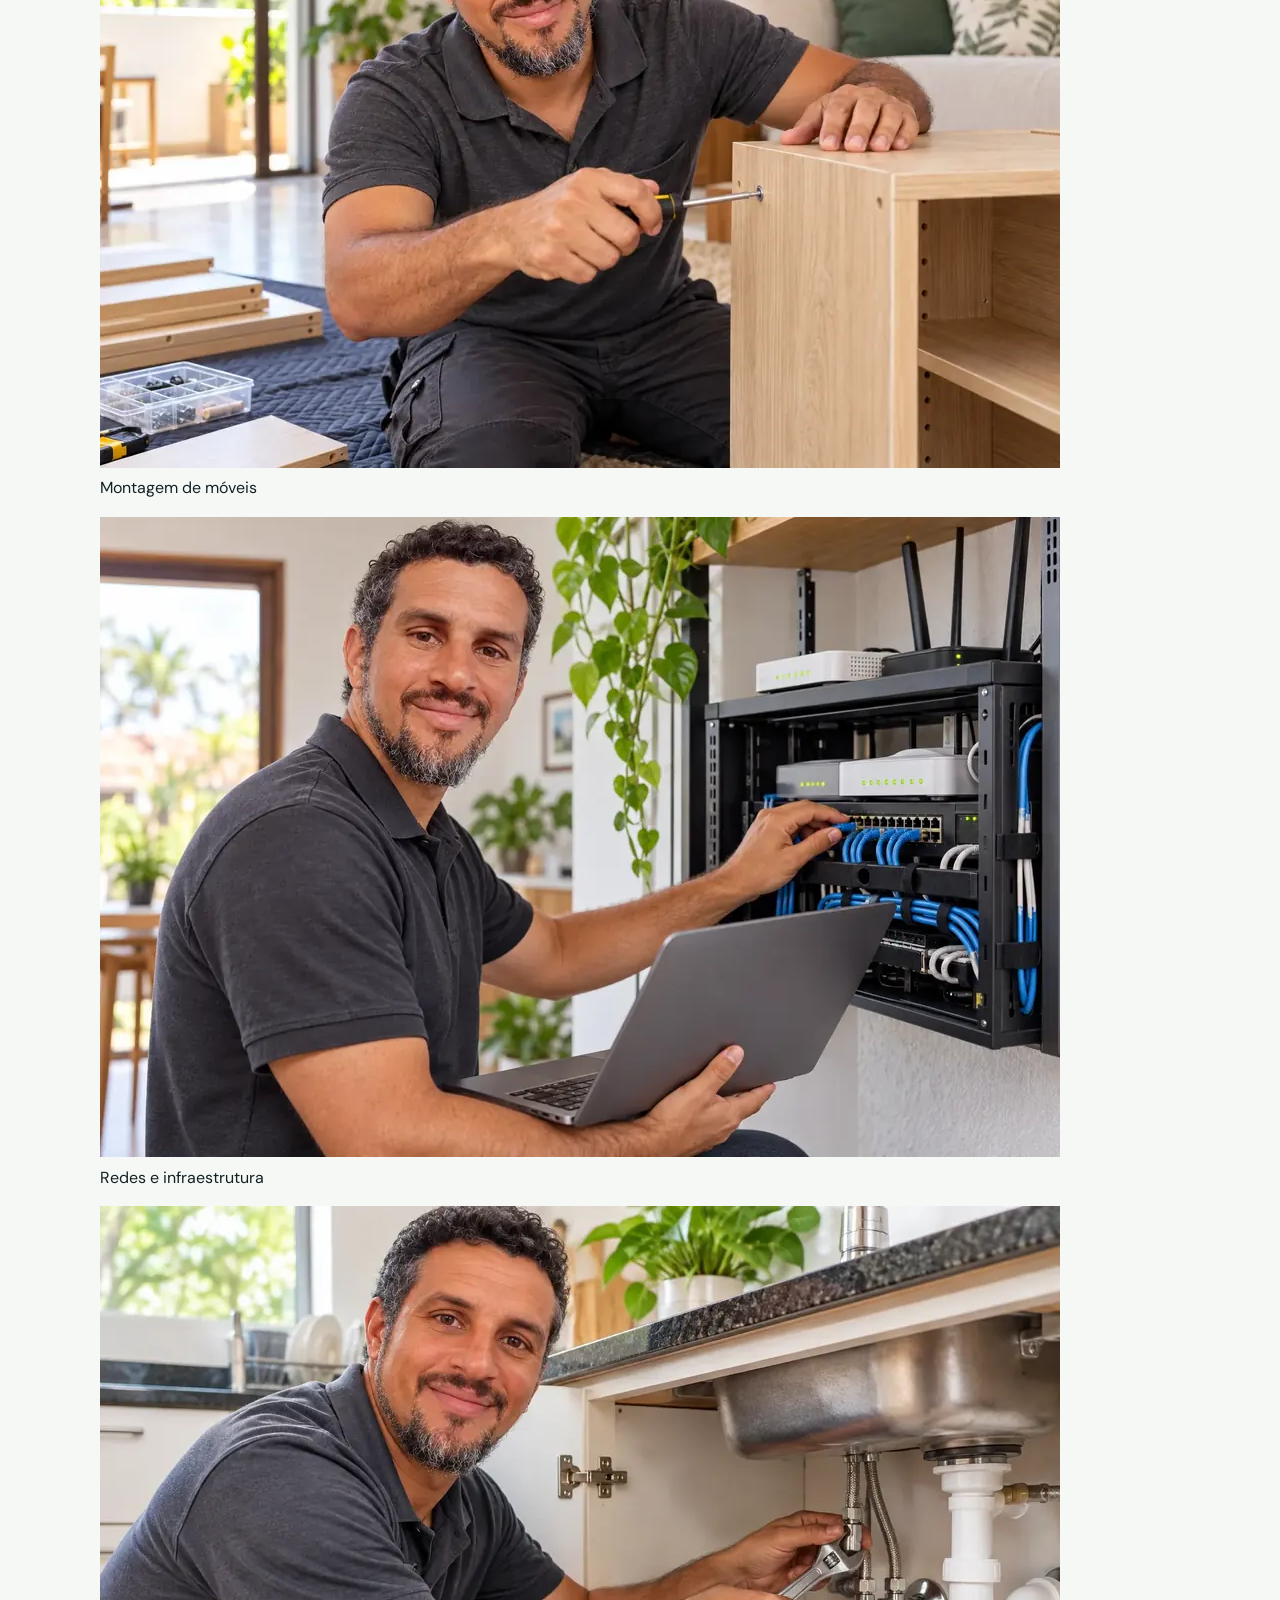
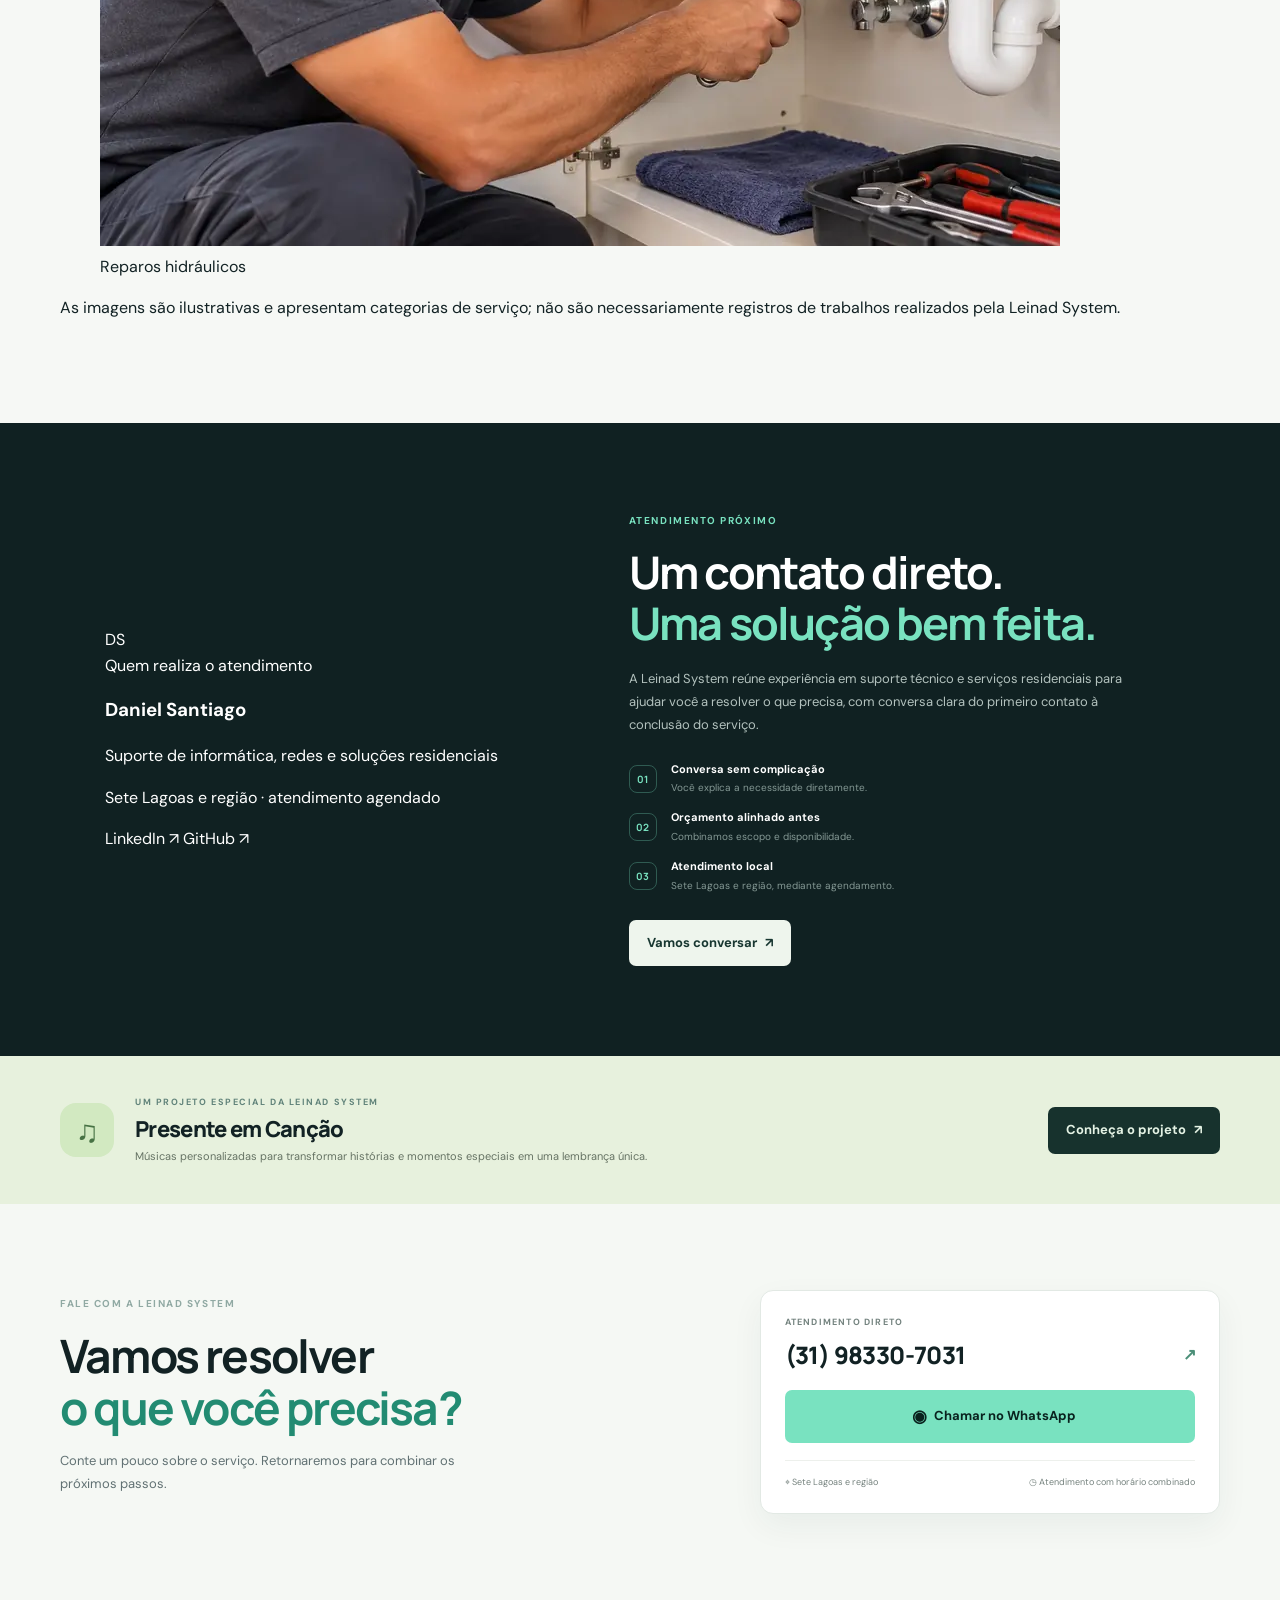
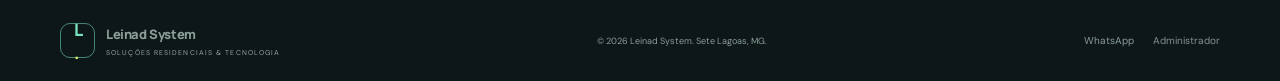
==== commit 2198b9c7: "Add service gallery and Daniel's professional profile Add all five existing service images with illu" ====
--- a/index.html
+++ b/index.html
@@ -27,6 +27,7 @@
       <button class="menu-toggle" type="button" aria-expanded="false" aria-controls="main-nav" aria-label="Abrir menu"><span></span><span></span></button>
       <nav class="main-nav" id="main-nav" aria-label="Navegação principal">
         <a href="#servicos">Serviços</a>
+        <a href="#galeria">Galeria</a>
         <a href="#sobre">Sobre</a>
         <a href="#contato">Contato</a>
         <a class="nav-cta" href="https://wa.me/5531983307031" data-link="whatsapp" target="_blank" rel="noopener">Pedir orçamento <span aria-hidden="true">↗</span></a>
@@ -86,9 +87,38 @@
       </div>
     </section>
 
+    <section class="portfolio section" id="galeria" aria-labelledby="portfolio-title">
+      <div class="container">
+        <div class="section-heading">
+          <div><p class="eyebrow eyebrow-dark">Áreas de atendimento</p><h2 id="portfolio-title">Tecnologia e cuidado<br><em>em diferentes serviços.</em></h2></div>
+          <p class="section-intro">Veja exemplos visuais dos tipos de solução oferecidos pela Leinad System.</p>
+        </div>
+        <div class="portfolio-grid">
+          <figure class="portfolio-card"><img src="instalacao-eletrica.webp" alt="Imagem ilustrativa de instalação elétrica residencial" loading="lazy" decoding="async"><figcaption>Instalações elétricas</figcaption></figure>
+          <figure class="portfolio-card"><img src="manutencao-pc-gamer.webp" alt="Imagem ilustrativa de manutenção de computador" loading="lazy" decoding="async"><figcaption>Manutenção de computadores</figcaption></figure>
+          <figure class="portfolio-card"><img src="montagem-de-moveis.webp" alt="Imagem ilustrativa de montagem de móveis" loading="lazy" decoding="async"><figcaption>Montagem de móveis</figcaption></figure>
+          <figure class="portfolio-card"><img src="rack-de-rede.webp" alt="Imagem ilustrativa de organização de rack e rede" loading="lazy" decoding="async"><figcaption>Redes e infraestrutura</figcaption></figure>
+          <figure class="portfolio-card"><img src="reparo-hidraulico.webp" alt="Imagem ilustrativa de reparo hidráulico residencial" loading="lazy" decoding="async"><figcaption>Reparos hidráulicos</figcaption></figure>
+        </div>
+        <p class="portfolio-note">As imagens são ilustrativas e apresentam categorias de serviço; não são necessariamente registros de trabalhos realizados pela Leinad System.</p>
+      </div>
+    </section>
+
     <section class="about section" id="sobre">
       <div class="container about-grid">
-        <div class="about-art" aria-hidden="true"><div class="about-shape shape-back"></div><div class="about-shape shape-front"><span>LS</span><small>LEINAD SYSTEM</small></div><span class="about-spark">✳</span><div class="about-caption">Cuidado em cada detalhe.</div></div>
+        <div class="about-art">
+          <div class="profile-panel">
+            <div class="profile-avatar" aria-hidden="true">DS</div>
+            <p class="profile-kicker">Quem realiza o atendimento</p>
+            <h3>Daniel Santiago</h3>
+            <p class="profile-role">Suporte de informática, redes e soluções residenciais</p>
+            <p class="profile-location">Sete Lagoas e região · atendimento agendado</p>
+            <div class="profile-links">
+              <a href="https://www.linkedin.com/in/daniel-santiago7l/" target="_blank" rel="noopener noreferrer" aria-label="Ver perfil de Daniel Santiago no LinkedIn">LinkedIn <span aria-hidden="true">↗</span></a>
+              <a href="https://github.com/DanielSantiago2" target="_blank" rel="noopener noreferrer" aria-label="Ver projetos de Daniel Santiago no GitHub">GitHub <span aria-hidden="true">↗</span></a>
+            </div>
+          </div>
+        </div>
         <div class="about-copy"><p class="eyebrow">Atendimento próximo</p><h2>Um contato direto.<br><em>Uma solução bem feita.</em></h2><p data-content="aboutText">A Leinad System reúne experiência em suporte técnico e serviços residenciais para ajudar você a resolver o que precisa, com conversa clara do primeiro contato à conclusão do serviço.</p><div class="about-points"><div><span>01</span><p><strong>Conversa sem complicação</strong><small>Você explica a necessidade diretamente.</small></p></div><div><span>02</span><p><strong>Orçamento alinhado antes</strong><small>Combinamos escopo e disponibilidade.</small></p></div><div><span>03</span><p><strong>Atendimento local</strong><small>Sete Lagoas e região, mediante agendamento.</small></p></div></div><a class="button button-light" href="https://wa.me/5531983307031" data-link="whatsapp" target="_blank" rel="noopener">Vamos conversar <span>↗</span></a></div>
       </div>
     </section>
